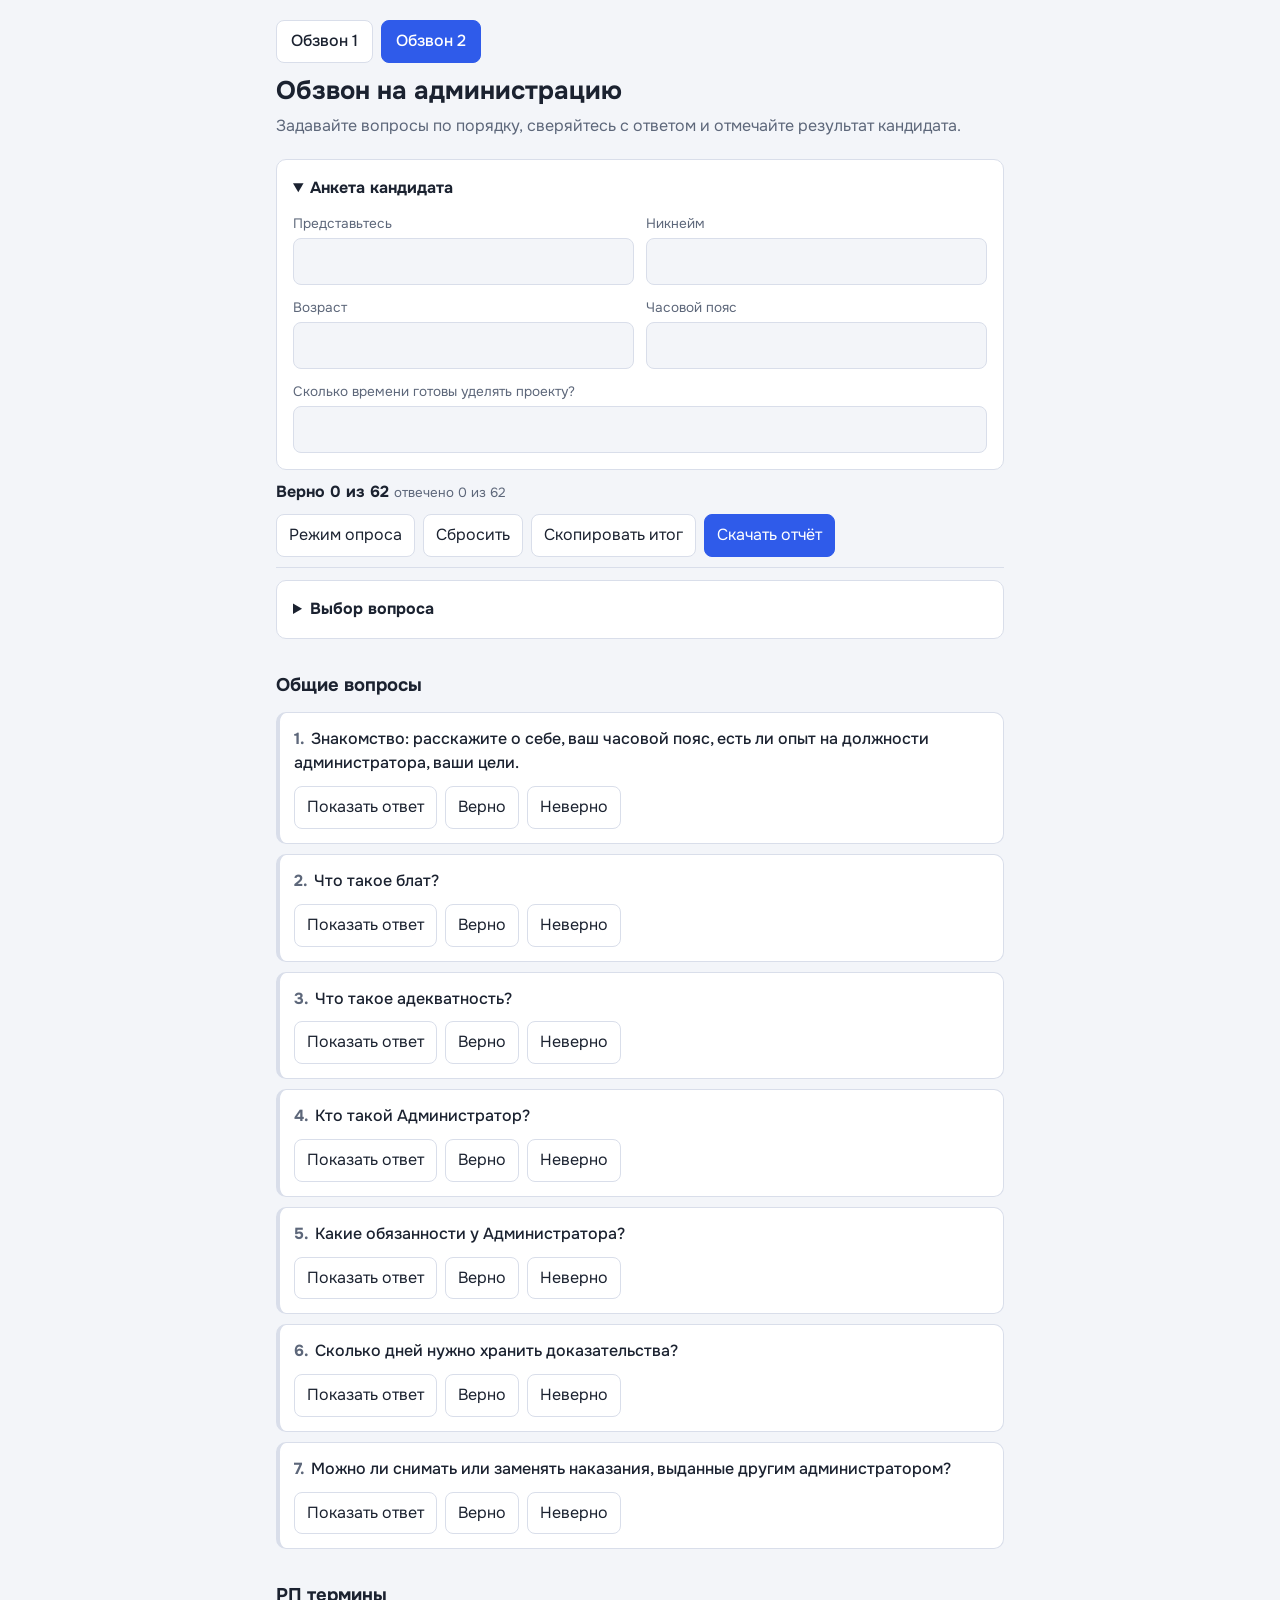
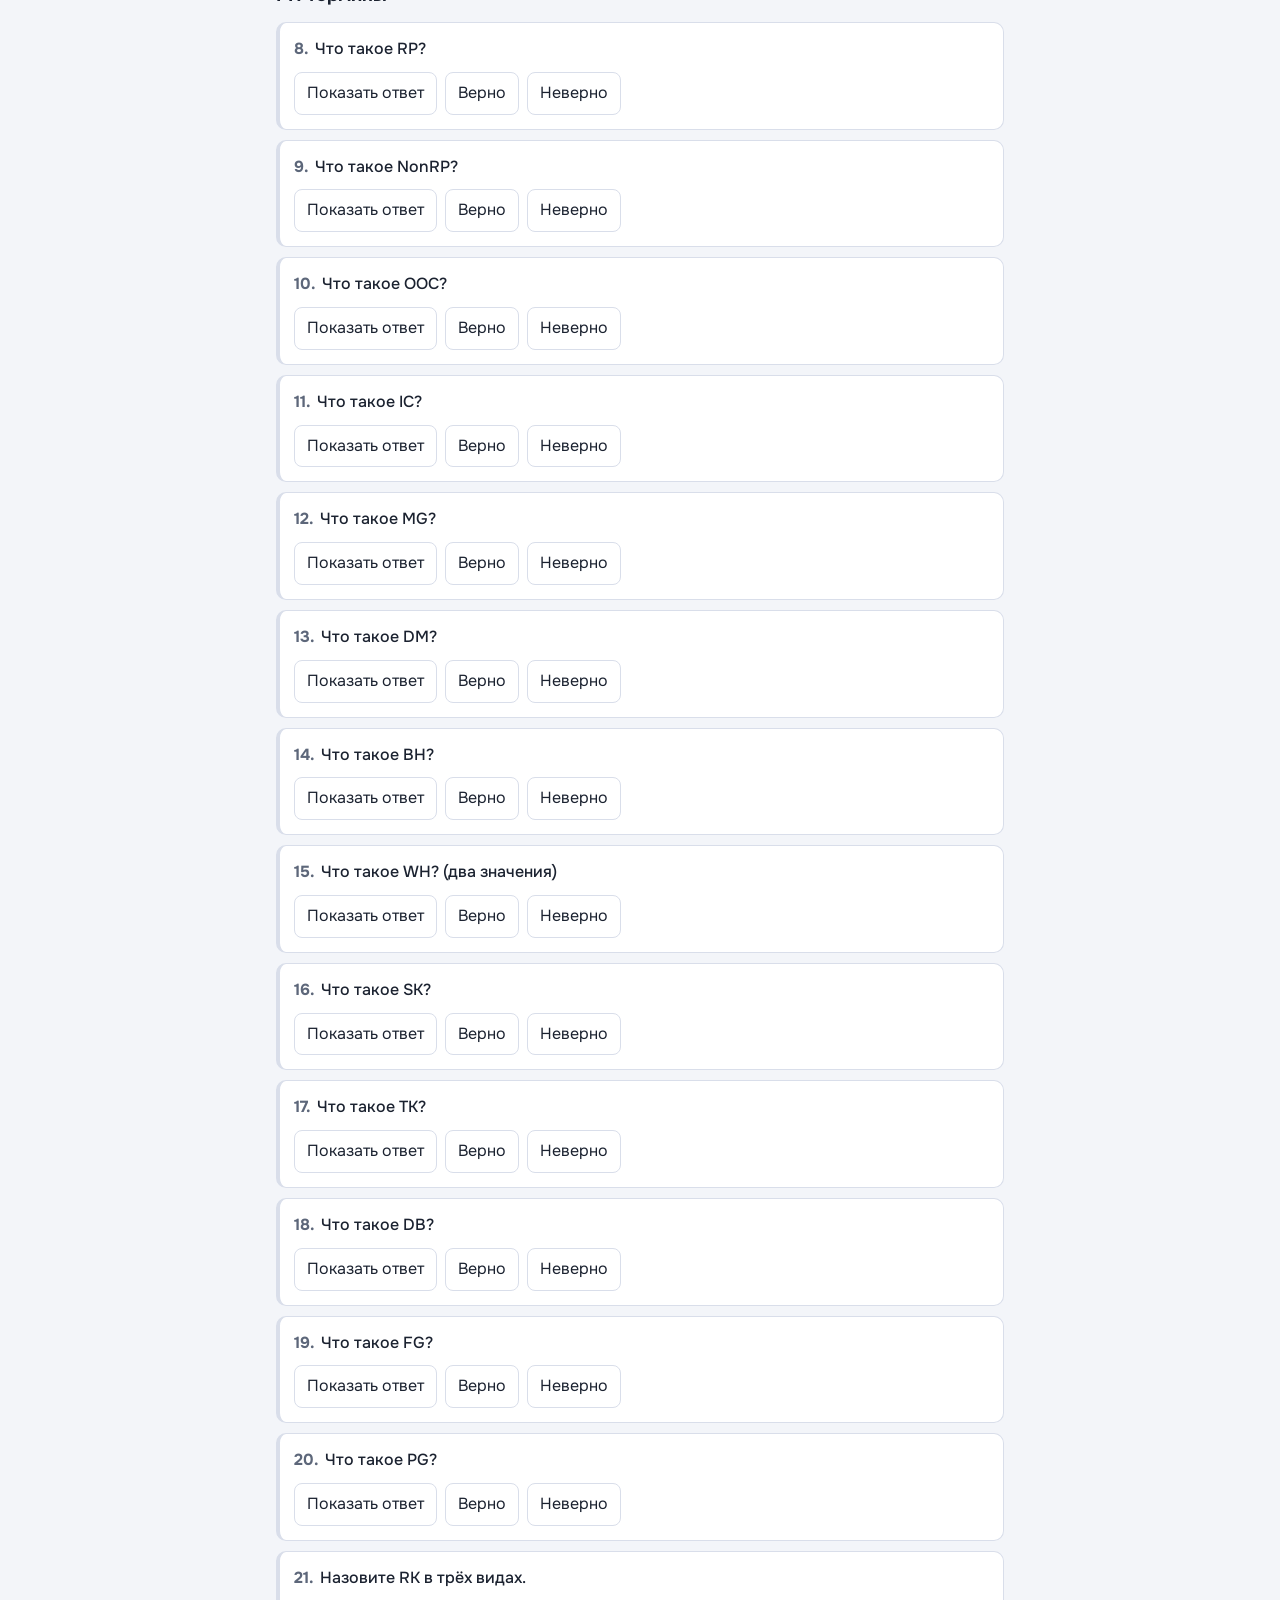
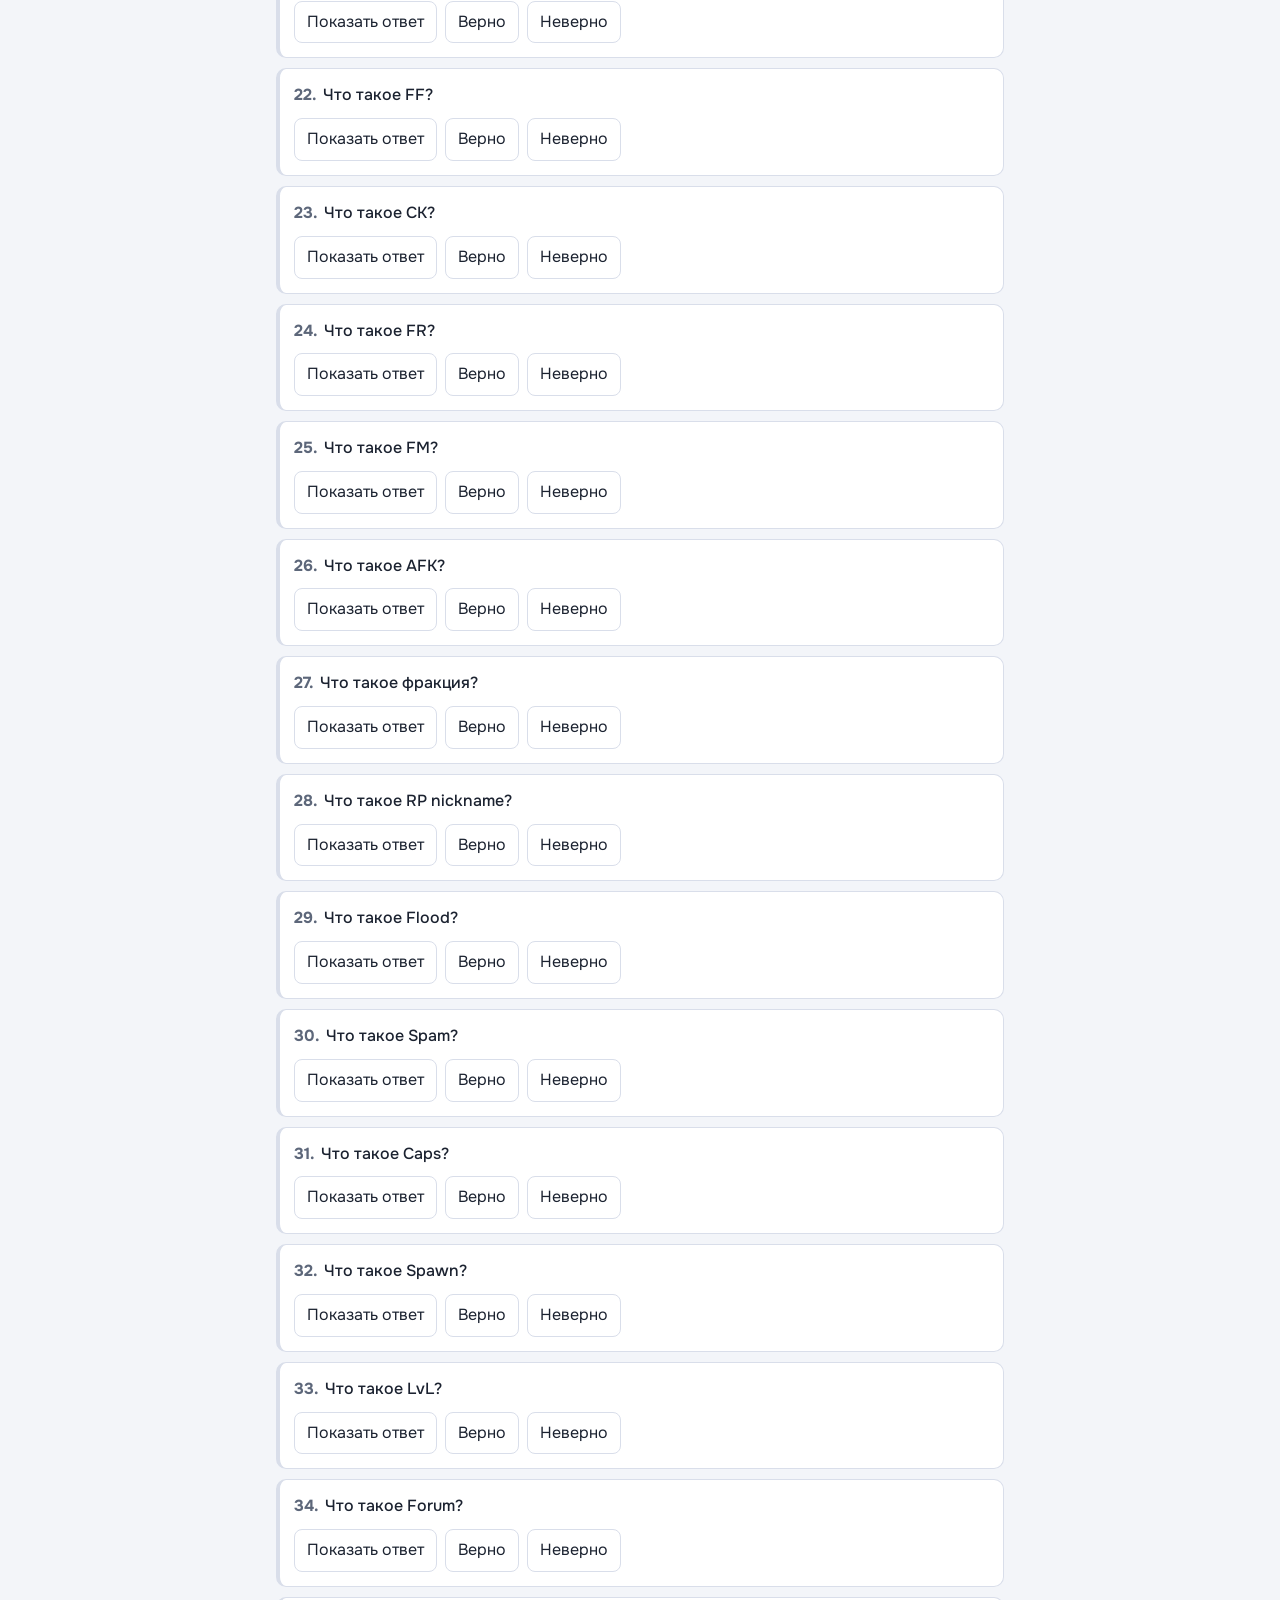
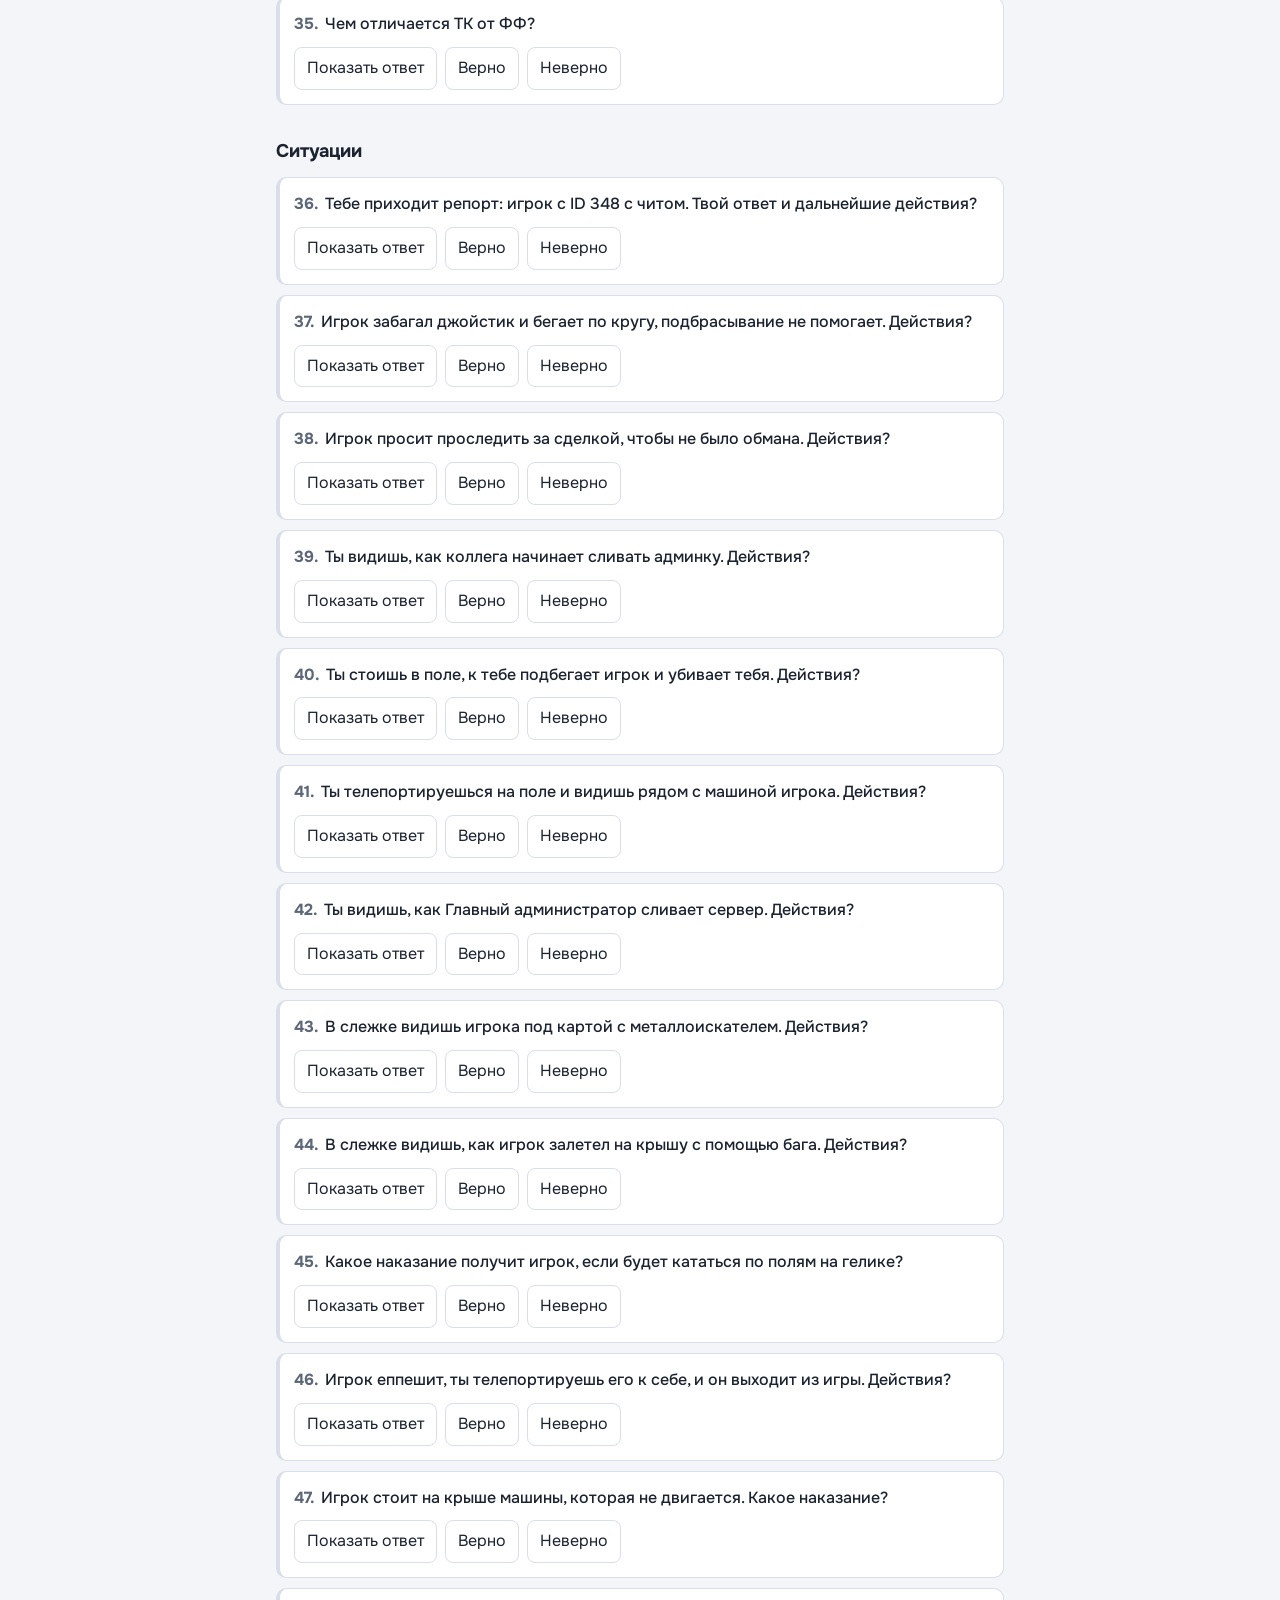
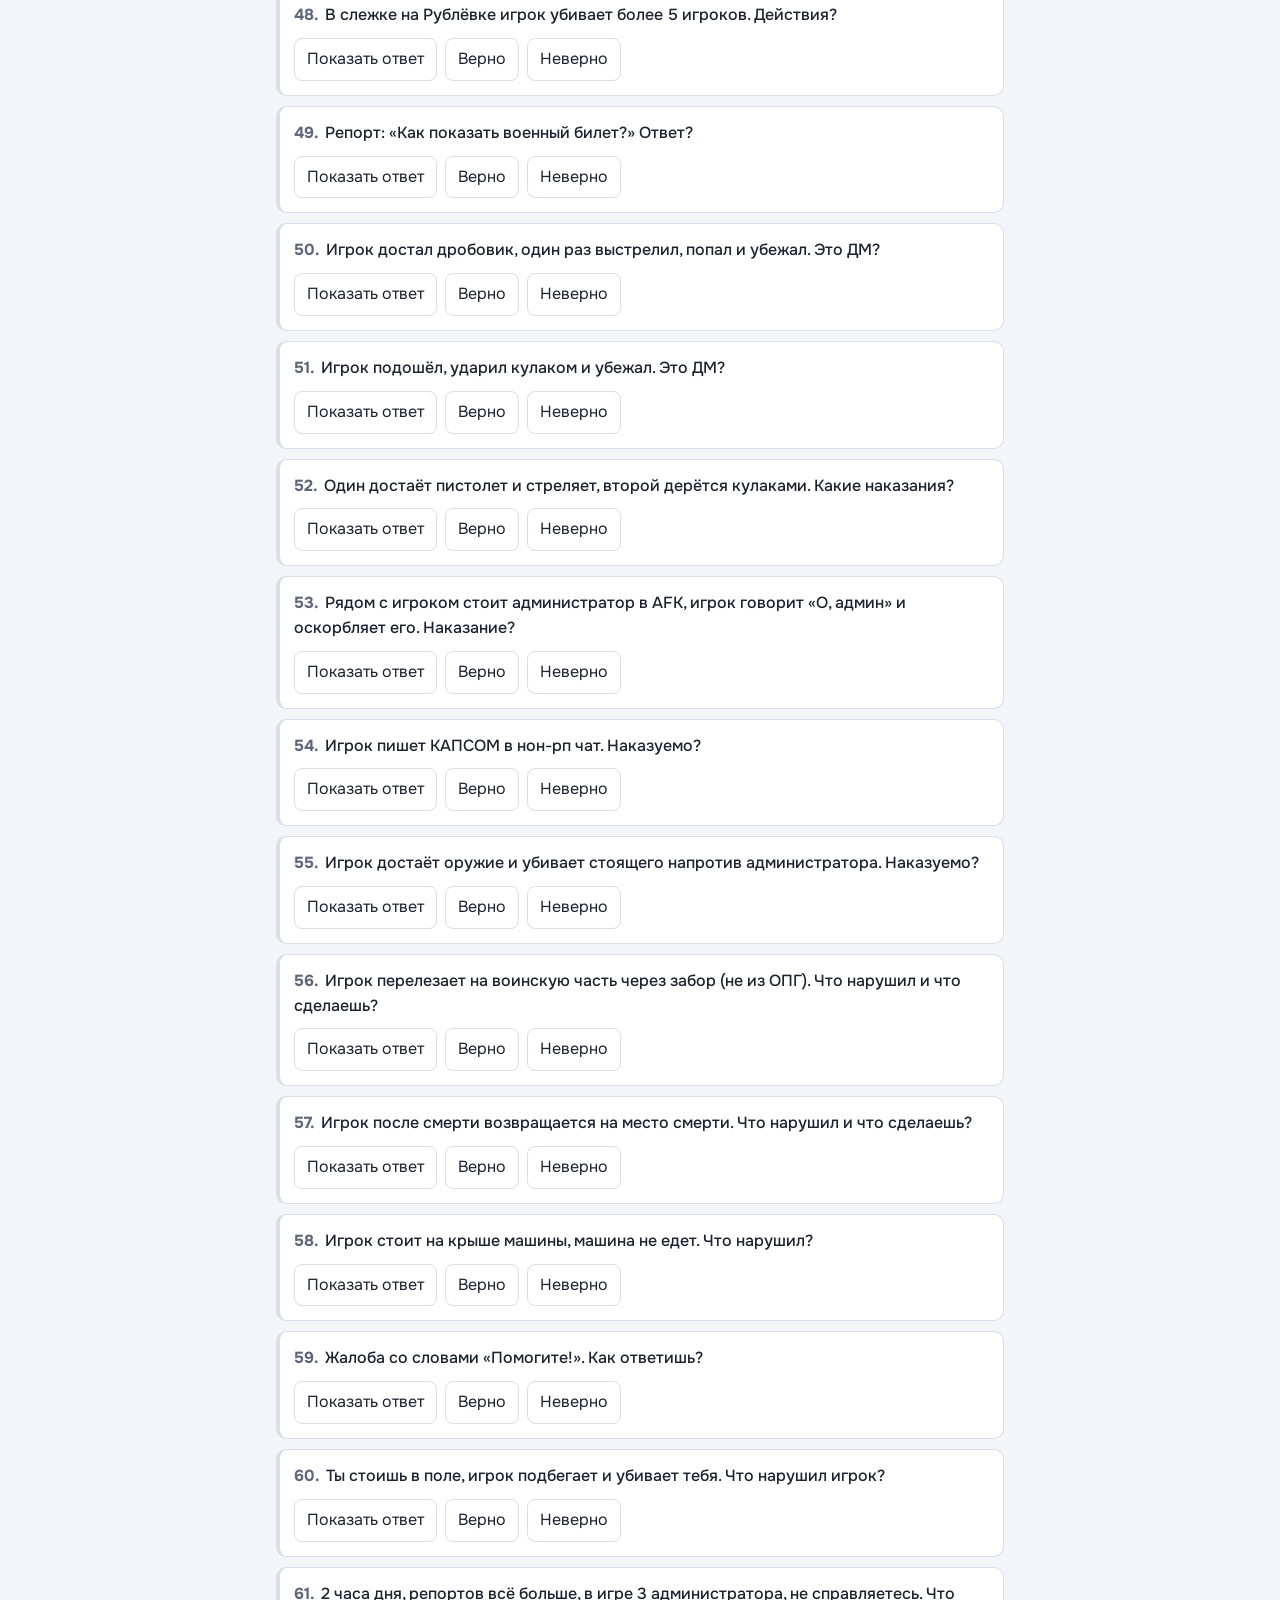
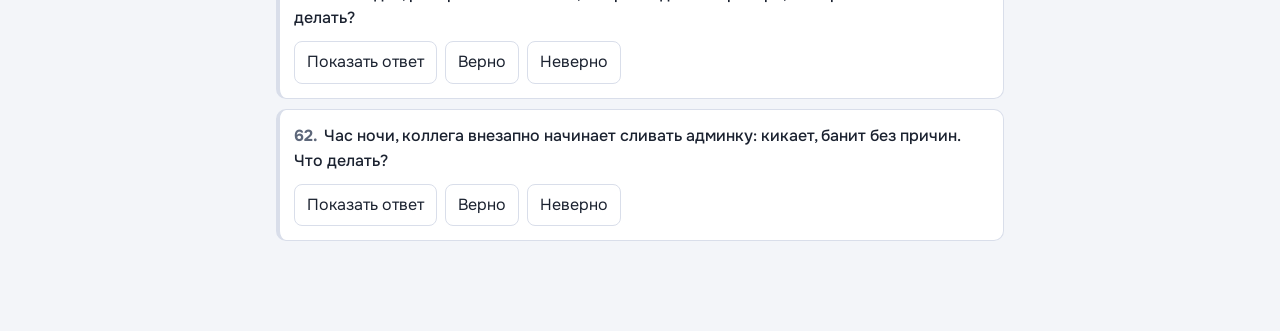
==== obzvon2.html @ e7e2590c "Add files via upload" ====
<!DOCTYPE html>
<html lang="ru">
<head>
<meta charset="utf-8">
<meta name="viewport" content="width=device-width, initial-scale=1, viewport-fit=cover">
<title>Обзвон на администрацию — 2</title>
<link rel="stylesheet" href="https://fonts.googleapis.com/css2?family=Onest:wght@400;500;700&display=swap">
<style>
:root{--bg:#f3f5f9;--surface:#fff;--ink:#1b2230;--muted:#5d677a;--line:#d9deea;--accent:#2f5bea;--ok:#12805c;--bad:#c23a3a;--okbg:#e3f5ee;--badbg:#fbe9e9;
box-sizing:border-box;padding-top:env(safe-area-inset-top,0px);padding-bottom:env(safe-area-inset-bottom,0px)}
@media (prefers-color-scheme:dark){:root:not([data-theme="light"]){--bg:#11151e;--surface:#1a202c;--ink:#e7ebf4;--muted:#9aa5bb;--line:#2b3446;--accent:#7b9bff;--ok:#4cd1a0;--bad:#ff8585;--okbg:#14352b;--badbg:#3b1d1f}}
:root[data-theme="dark"]{--bg:#11151e;--surface:#1a202c;--ink:#e7ebf4;--muted:#9aa5bb;--line:#2b3446;--accent:#7b9bff;--ok:#4cd1a0;--bad:#ff8585;--okbg:#14352b;--badbg:#3b1d1f}
html{scroll-padding-top:calc(env(safe-area-inset-top,0px) + 64px)}
*{box-sizing:border-box}
body{margin:0;background:var(--bg);color:var(--ink);font:16px/1.55 Onest,system-ui,-apple-system,"Segoe UI",Roboto,sans-serif}
main{max-width:760px;margin:0 auto;padding:20px 16px 80px}
h1{font-size:1.6rem;margin:8px 0 4px}
h2{font-size:1.15rem;margin:32px 0 12px}
.lead{color:var(--muted);margin:0 0 20px}
.panel{background:var(--surface);border:1px solid var(--line);border-radius:10px;padding:16px}
.fields{display:grid;grid-template-columns:1fr 1fr;gap:12px}
@media(max-width:520px){.fields{grid-template-columns:1fr}}
label{display:block;font-size:.85rem;color:var(--muted);margin-bottom:4px}
input{width:100%;font:inherit;color:var(--ink);background:var(--bg);border:1px solid var(--line);border-radius:8px;padding:10px}
input:focus-visible,button:focus-visible{outline:2px solid var(--accent);outline-offset:2px}
.bar{flex-wrap:wrap;position:sticky;top:env(safe-area-inset-top,0px);z-index:5;background:var(--bg);padding:10px 0;display:flex;gap:10px;align-items:center;justify-content:space-between;border-bottom:1px solid var(--line)}
.score{font-weight:700}
.score small{font-weight:400;color:var(--muted)}
button{font:inherit;cursor:pointer;border-radius:8px;border:1px solid var(--line);background:var(--surface);color:var(--ink);padding:8px 12px}
button.primary{background:var(--accent);border-color:var(--accent);color:#fff}
.q{background:var(--surface);border:1px solid var(--line);border-left-width:4px;border-radius:10px;padding:14px;margin-bottom:10px}
.q.ok{border-left-color:var(--ok)}.q.bad{border-left-color:var(--bad)}
.q-text{margin:0 0 10px;font-weight:500}
.q-text b{color:var(--muted);margin-right:6px}
.ans{display:none;background:var(--bg);border-radius:8px;padding:10px 12px;margin:0 0 10px;white-space:pre-line}
.q.open .ans{display:block}
.note{font-size:.9rem;color:var(--muted);margin:0 0 10px}
.row{display:flex;gap:8px;flex-wrap:wrap}
.row button.sel-ok{background:var(--okbg);border-color:var(--ok);color:var(--ok)}
.row button.sel-bad{background:var(--badbg);border-color:var(--bad);color:var(--bad)}
.toast{position:fixed;left:50%;bottom:calc(20px + env(safe-area-inset-bottom,0px));transform:translateX(-50%);background:var(--ink);color:var(--bg);padding:10px 16px;border-radius:8px;opacity:0;pointer-events:none;transition:opacity .2s}
.toast.on{opacity:1}
@media(prefers-reduced-motion:reduce){.toast{transition:none}}
.nav{display:none;position:fixed;left:0;right:0;bottom:0;background:var(--surface);border-top:1px solid var(--line);padding:10px 16px calc(10px + env(safe-area-inset-bottom,0px));align-items:center;gap:10px;justify-content:space-between;z-index:6}
body.focus .nav{display:flex}
body.focus .q{display:none}body.focus .q.cur{display:block}body.focus h2{display:none}
body.focus .q-text{font-size:1.4rem;line-height:1.4}
body.focus .ans{font-size:1.15rem}
body.focus .row button{padding:14px 16px;flex:1}
.nav button{padding:12px 18px}
.nav-mid{text-align:center;font-size:.85rem;color:var(--muted);line-height:1.3}
summary{cursor:pointer;font-weight:700}
.tabs{display:flex;gap:8px;margin-bottom:8px}
.tabs a{padding:8px 14px;border:1px solid var(--line);border-radius:8px;color:var(--ink);text-decoration:none;background:var(--surface);font-weight:500}
.tabs a.on{background:var(--accent);border-color:var(--accent);color:#fff}
#picker button{min-width:42px;padding:6px 0;margin:0 4px 4px 0}
#picker .ok{background:var(--okbg);border-color:var(--ok);color:var(--ok)}
#picker .bad{background:var(--badbg);border-color:var(--bad);color:var(--bad)}
#picker .cur{outline:2px solid var(--accent);outline-offset:1px}
.plabel{font-size:.8rem;color:var(--muted);margin:10px 0 4px}
#dl.ready{box-shadow:0 0 0 3px var(--okbg),0 0 0 5px var(--ok)}
</style>
</head>
<body>
<main>
<nav class="tabs"><a href="index.html" class="">Обзвон 1</a><a href="obzvon2.html" class="on">Обзвон 2</a></nav>
<h1>Обзвон на администрацию</h1>
<p class="lead">Задавайте вопросы по порядку, сверяйтесь с ответом и отмечайте результат кандидата.</p>

<details class="panel" open><summary>Анкета кандидата</summary>
<div class="fields" style="margin-top:12px">
<div><label for="f-name">Представьтесь</label><input id="f-name"></div>
<div><label for="f-nick">Никнейм</label><input id="f-nick"></div>
<div><label for="f-age">Возраст</label><input id="f-age" inputmode="numeric"></div>
<div><label for="f-tz">Часовой пояс</label><input id="f-tz"></div>
<div style="grid-column:1/-1"><label for="f-time">Сколько времени готовы уделять проекту?</label><input id="f-time"></div>
</div>
</details>

<div class="bar">
<div class="score" id="score">Верно 0 из 0 <small>отвечено 0 из 0</small></div>
<div class="row"><button id="mode">Режим опроса</button><button id="reset">Сбросить</button><button id="copy">Скопировать итог</button><button class="primary" id="dl">Скачать отчёт</button></div>
</div>

<details class="panel" id="pickd" style="margin:12px 0"><summary>Выбор вопроса</summary><div id="picker"></div></details>
<div id="list"></div>
<div class="nav" id="nav"><button id="prev">Назад</button><div class="nav-mid" id="navmid"></div><button class="primary" id="next">Далее</button></div>
</main>
<div class="toast" id="toast" role="status"></div>

<script>
var SECTIONS=[{t:"Общие вопросы",q:[
["Знакомство: расскажите о себе, ваш часовой пояс, есть ли опыт на должности администратора, ваши цели.", "Свободный ответ кандидата."],
["Что такое блат?", "Полезные связи, знакомства, которые используются в личных интересах."],
["Что такое адекватность?", "Когда человек может сдерживать свои эмоции в любой ситуации и принимать верные решения."],
["Кто такой Администратор?", "Нон-рп персонаж, который помогает игрокам в решении различных вопросов, а также следит за порядком и соблюдением всех установленных правил на игровых серверах проекта."],
["Какие обязанности у Администратора?", "Контроль всего ролевого игрового процесса; модерация жалоб игроков в игре; модерация определённых форумных разделов; курирование и слежка за фракциями; своевременная помощь игрокам сервера; повышение уровня досуга игроков; прочие не менее важные игровые моменты."],
["Сколько дней нужно хранить доказательства?", "3 дня."],
["Можно ли снимать или заменять наказания, выданные другим администратором?", "Нельзя. Снять или заменить наказание можно только по разрешению ГА / ЗГА."]
]},
{t:"РП термины",q:[
["Что такое RP?", "Игра по ролям, реальная игра, реальное поведение (как в жизни)."],
["Что такое NonRP?", "Нереальная игра: действия и поступки, которые персонаж не сделал бы в реальной жизни."],
["Что такое OOC?", "Всё, что касается реального мира (писать строго в /n чат)."],
["Что такое IC?", "Всё, что касается игрового мира (писать в обычный чат)."],
["Что такое MG?", "Использование OOC информации в IC, то есть информации из реального мира в игровом чате."],
["Что такое DM?", "Убийство либо причинение вреда игроку без причины."],
["Что такое BH?", "Бег с постоянными прыжками."],
["Что такое WH? (два значения)", "Willhoping — прыжок с велосипеда, мопеда, мотоцикла; WallHack — запрещённая программа для просмотра через текстуры."],
["Что такое SK?", "Убийство при появлении (на месте появления)."],
["Что такое TK?", "Убийство или нанесение урона союзникам (членам своей команды, фракции)."],
["Что такое DB?", "Убийство или нанесение урона с машины (машиной)."],
["Что такое FG?", "Игра по фану."],
["Что такое PG?", "Воображение из себя героя (противостояние игроку с оружием без оружия, драка 5 на 1)."],
["Назовите RK в трёх видах.", "Respawn Kill — возвращение на место смерти в течение 15 минут или использование информации, полученной при смерти; Revenge Kill — месть, убийство за то, что убили тебя; Repeat Kill — намеренное повторное убийство одного и того же игрока."],
["Что такое FF?", "Огонь по участникам своей фракции, а также нанесение урона кулаками."],
["Что такое CK?", "Убийство с целью полностью ликвидировать персонажа, то есть по RP расстаться с человеком."],
["Что такое FR?", "Сброс анимации после выстрела из оружия — быстрая перезарядка посредством бага."],
["Что такое FM?", "Быстрое передвижение с помощью бага."],
["Что такое AFK?", "Away From Keyboard — отошёл от клавиатуры."],
["Что такое фракция?", "Организация, банда."],
["Что такое RP nickname?", "Имя в игровом формате, например Anatoliy_Pyatak."],
["Что такое Flood?", "Размещение большого количества однородной информации или бесполезных символов в чате."],
["Что такое Spam?", "Рассылка коммерческой и иной рекламы в чате."],
["Что такое Caps?", "Написание сообщений с помощью Caps Lock."],
["Что такое Spawn?", "Место появления персонажей на сервере."],
["Что такое LvL?", "Игровой уровень персонажа."],
["Что такое Forum?", "Официальный портал области."],
["Чем отличается ТК от ФФ?", "В ТК ты полностью убиваешь тимейта, а в ФФ только наносишь частичный урон кулаками, оружием и т.д., не убивая до конца (например, снёс 50% HP)."]
]},
{t:"Ситуации",q:[
["Тебе приходит репорт: игрок с ID 348 с читом. Твой ответ и дальнейшие действия?", "Захожу в спек и включаю фрапс. Если игрок использует читы, кидаю форму старшей администрации, и они банят его по форме."],
["Игрок забагал джойстик и бегает по кругу, подбрасывание не помогает. Действия?", "Пишу /pm три раза «Игрок вы тут?», ответ в /n. Если не отвечает — кик за AFK без ESC."],
["Игрок просит проследить за сделкой, чтобы не было обмана. Действия?", "Пишу, чтобы включил фрапс во время сделки и в случае обмана подал жалобу на форум с этим фрапсом."],
["Ты видишь, как коллега начинает сливать админку. Действия?", "Пишу /apban и сразу сообщаю вышестоящей администрации."],
["Ты стоишь в поле, к тебе подбегает игрок и убивает тебя. Действия?", "Ничего: администратор — нон-рп персонаж, игрок по факту ударил по воздуху."],
["Ты телепортируешься на поле и видишь рядом с машиной игрока. Действия?", "Ничего не выдаю: он не в машине и не нарушает правила."],
["Ты видишь, как Главный администратор сливает сервер. Действия?", "Выдаю ему /apban и незамедлительно выхожу с сервера, передаю информацию ЗГА."],
["В слежке видишь игрока под картой с металлоискателем. Действия?", "Передаю информацию вышестоящей администрации и выдаю бан 30 дней до перевыдачи."],
["В слежке видишь, как игрок залетел на крышу с помощью бага. Действия?", "Джаил за нон-рп поведение на 30 минут."],
["Какое наказание получит игрок, если будет кататься по полям на гелике?", "Не получит: на гелике можно ездить по полям."],
["Игрок еппешит, ты телепортируешь его к себе, и он выходит из игры. Действия?", "Выдаю АФК-джаил на 30 или 60 минут, смотря на чём он еппешил."],
["Игрок стоит на крыше машины, которая не двигается. Какое наказание?", "Никакого: авто не в движении. Если бы двигалось — наказание за нон-рп поведение."],
["В слежке на Рублёвке игрок убивает более 5 игроков. Действия?", "Выдаю наказание за Масс ДМ."],
["Репорт: «Как показать военный билет?» Ответ?", "Пишу команду /showvb и приятной игры."],
["Игрок достал дробовик, один раз выстрелил, попал и убежал. Это ДМ?", "Да, ДМ: он нанёс урон по игроку."],
["Игрок подошёл, ударил кулаком и убежал. Это ДМ?", "Да: нанесение урона без причины — тоже ДМ."],
["Один достаёт пистолет и стреляет, второй дерётся кулаками. Какие наказания?", "Тому, кто дрался кулаками, — PG на 30 минут; стрелявшему — 60 минут джаила за ДМ."],
["Рядом с игроком стоит администратор в AFK, игрок говорит «О, админ» и оскорбляет его. Наказание?", "Да, выдаю мут на 180 минут."],
["Игрок пишет КАПСОМ в нон-рп чат. Наказуемо?", "Да, наказуемо."],
["Игрок достаёт оружие и убивает стоящего напротив администратора. Наказуемо?", "Нет: администратор — нон-рп персонаж, игрок просто стрельнул в воздух."],
["Игрок перелезает на воинскую часть через забор (не из ОПГ). Что нарушил и что сделаешь?", "Нарушил правила нон-рп ВЧ. Джаил на 30 минут, причина: нон-рп ВЧ."],
["Игрок после смерти возвращается на место смерти. Что нарушил и что сделаешь?", "РК — возвращение на место смерти. Джаил на 30 минут, причина: РК."],
["Игрок стоит на крыше машины, машина не едет. Что нарушил?", "Нарушений нет: машина не движется."],
["Жалоба со словами «Помогите!». Как ответишь?", "Отвечаю «Работаю по вашей жалобе», телепортируюсь к нему и смотрю по ситуации. Если перевернулась машина — /flip его ID."],
["Ты стоишь в поле, игрок подбегает и убивает тебя. Что нарушил игрок?", "Ничего: он убил нон-рп персонажа, со стороны RP — просто убил воздух."],
["2 часа дня, репортов всё больше, в игре 3 администратора, не справляетесь. Что делать?", "Пишу в беседу администрации, тегаю всех и прошу зайти в игру из-за нестабильной ситуации на сервере."],
["Час ночи, коллега внезапно начинает сливать админку: кикает, банит без причин. Что делать?", "Использую /apban, чтобы заблокировать ему доступ к командам."]
]}
];
var state={},list=document.getElementById("list"),total=0,n=0;
SECTIONS.forEach(function(s){
  var h=document.createElement("h2");h.textContent=s.t;list.appendChild(h);
  s.q.forEach(function(it){
    var id=++n;total++;
    var d=document.createElement("div");d.className="q";d.id="q"+id;d.dataset.sec=s.t;
    d.innerHTML='<p class="q-text"><b>'+id+'.</b></p><div class="ans"></div><div class="row"><button data-a="show">Показать ответ</button><button data-a="ok">Верно</button><button data-a="bad">Неверно</button></div>';
    d.querySelector(".q-text").appendChild(document.createTextNode(it[0]));
    var a=d.querySelector(".ans");a.textContent=it[1];
    if(it[2]){var p=document.createElement("p");p.className="note";p.style.marginTop="8px";p.style.marginBottom="0";p.textContent=it[2];a.appendChild(p);}
    d.addEventListener("click",function(e){
      var b=e.target.closest("button");if(!b)return;
      var act=b.dataset.a;
      if(act==="show"){d.classList.toggle("open");b.textContent=d.classList.contains("open")?"Скрыть ответ":"Показать ответ";return;}
      state[id]=(state[id]===act)?null:act;render();if(state[id]&&document.body.classList.contains("focus"))setTimeout(function(){go(1)},350);
    });
    list.appendChild(d);
  });
});
function render(){
  var ok=0,bad=0;
  for(var i=1;i<=total;i++){
    var d=document.getElementById("q"+i),v=state[i];
    d.classList.toggle("ok",v==="ok");d.classList.toggle("bad",v==="bad");
    var bs=d.querySelectorAll("button");
    bs[1].className=v==="ok"?"sel-ok":"";bs[2].className=v==="bad"?"sel-bad":"";
    if(v==="ok")ok++;if(v==="bad")bad++;
  }
  document.getElementById("score").innerHTML="Верно "+ok+" из "+total+" <small>отвечено "+(ok+bad)+" из "+total+"</small>";
}
function toast(t){var e=document.getElementById("toast");e.textContent=t;e.classList.add("on");setTimeout(function(){e.classList.remove("on")},1800);}
document.getElementById("reset").onclick=function(){
  state={};
  document.querySelectorAll("input").forEach(function(i){i.value="";});
  document.querySelectorAll(".q").forEach(function(q){q.classList.remove("open");q.querySelector("button").textContent="Показать ответ";});
  render();
};
document.getElementById("copy").onclick=function(){
  var v=function(i){return document.getElementById(i).value||"—";};
  var ok=0,wrong=[];
  for(var i=1;i<=total;i++){if(state[i]==="ok")ok++;else if(state[i]==="bad")wrong.push(i);}
  var t="Обзвон на администрацию\nИмя: "+v("f-name")+"\nНикнейм: "+v("f-nick")+"\nВозраст: "+v("f-age")+"\nЧасовой пояс: "+v("f-tz")+"\nГотов уделять времени: "+v("f-time")+"\nРезультат: "+ok+" из "+total+"\nОшибки в вопросах: "+(wrong.length?wrong.join(", "):"нет");
  function done(){toast("Итог скопирован");}
  try{navigator.clipboard.writeText(t).then(done,function(){fallback(t);});}catch(e){fallback(t);}
};
function fallback(t){var a=document.createElement("textarea");a.value=t;document.body.appendChild(a);a.select();try{document.execCommand("copy");toast("Итог скопирован");}catch(e){toast("Не удалось скопировать");}a.remove();}
var cur=1;
function showCur(){
  for(var i=1;i<=total;i++)document.getElementById("q"+i).classList.toggle("cur",i===cur);
  var q=document.getElementById("q"+cur);
  document.getElementById("navmid").innerHTML="Вопрос "+cur+" из "+total+"<br>"+q.dataset.sec;
  document.getElementById("prev").disabled=cur===1;
  document.getElementById("next").disabled=cur===total;
  window.scrollTo(0,0);
}
function go(d){cur=Math.max(1,Math.min(total,cur+d));showCur();updatePicker();}
document.getElementById("prev").onclick=function(){go(-1);};
document.getElementById("next").onclick=function(){go(1);};
document.getElementById("mode").onclick=function(){
  var on=document.body.classList.toggle("focus");
  this.textContent=on?"Все вопросы":"Режим опроса";
  document.querySelector("details.panel").open=!on;
  if(on)showCur();
};
document.addEventListener("keydown",function(e){
  if(!document.body.classList.contains("focus")||/INPUT|TEXTAREA/.test(e.target.tagName))return;
  var bs=document.getElementById("q"+cur).querySelectorAll("button");
  if(e.key==="ArrowRight")go(1);
  else if(e.key==="ArrowLeft")go(-1);
  else if(e.key===" "){e.preventDefault();bs[0].click();}
  else if(e.key==="1")bs[1].click();
  else if(e.key==="2")bs[2].click();
});
function buildReport(){
  var v=function(i){return document.getElementById(i).value||"—";};
  var now=new Date(),ok=0,bad=0,skip=0,lines=[],id=0;
  SECTIONS.forEach(function(sec){
    lines.push("","== "+sec.t+" ==");
    sec.q.forEach(function(it){
      id++;
      var st=state[id]==="ok"?"ВЕРНО":state[id]==="bad"?"НЕВЕРНО":"НЕ ЗАДАН";
      if(state[id]==="ok")ok++;else if(state[id]==="bad")bad++;else skip++;
      lines.push(id+". "+it[0],"   Эталонный ответ: "+it[1].replace(/\n/g,"; "),"   Результат: "+st);
    });
  });
  var pct=total?Math.round(ok/total*100):0;
  return ["ОТЧЁТ ПО ОБЗВОНУ НА АДМИНИСТРАЦИЮ","Дата: "+now.toLocaleString("ru-RU"),"",
    "Имя: "+v("f-name"),"Никнейм: "+v("f-nick"),"Возраст: "+v("f-age"),"Часовой пояс: "+v("f-tz"),"Готов уделять времени: "+v("f-time"),"",
    "ИТОГ: верно "+ok+" из "+total+" ("+pct+"%), неверно "+bad+", не задано "+skip].concat(lines).join("\r\n");
}
document.getElementById("dl").onclick=function(){
  try{
    var nick=(document.getElementById("f-nick").value||"kandidat").replace(/[^\wА-Яа-яЁё-]+/g,"_");
    var d=new Date(),ds=d.getFullYear()+"-"+("0"+(d.getMonth()+1)).slice(-2)+"-"+("0"+d.getDate()).slice(-2);
    var blob=new Blob(["\ufeff"+buildReport()],{type:"text/plain;charset=utf-8"});
    var a=document.createElement("a");a.href=URL.createObjectURL(blob);a.download="otchet_"+nick+"_"+ds+".txt";
    document.body.appendChild(a);a.click();a.remove();
    setTimeout(function(){URL.revokeObjectURL(a.href);},1000);
    toast("Отчёт скачан");
  }catch(e){toast("Не удалось создать файл");}
};
var pk=document.getElementById("picker"),pbtn=[],pid=0;
SECTIONS.forEach(function(sec){
  var l=document.createElement("div");l.className="plabel";l.textContent=sec.t;pk.appendChild(l);
  sec.q.forEach(function(){
    var i=++pid,b=document.createElement("button");b.textContent=i;
    b.onclick=function(){
      cur=i;
      if(document.body.classList.contains("focus"))showCur();
      else document.getElementById("q"+i).scrollIntoView({behavior:"smooth",block:"center"});
      updatePicker();
    };
    pk.appendChild(b);pbtn[i]=b;
  });
});
function updatePicker(){
  for(var i=1;i<=total;i++){var c=state[i]||"";if(i===cur)c+=" cur";pbtn[i].className=c;}
}
var _render=render,notified=false;
render=function(){
  _render();updatePicker();
  var done=0;for(var i=1;i<=total;i++)if(state[i])done++;
  var btn=document.getElementById("dl");
  btn.classList.toggle("ready",done===total);
  if(done===total&&!notified){notified=true;toast("Все вопросы отвечены — скачайте отчёт");}
  if(done<total)notified=false;
};
render();
</script>
</body>
</html>
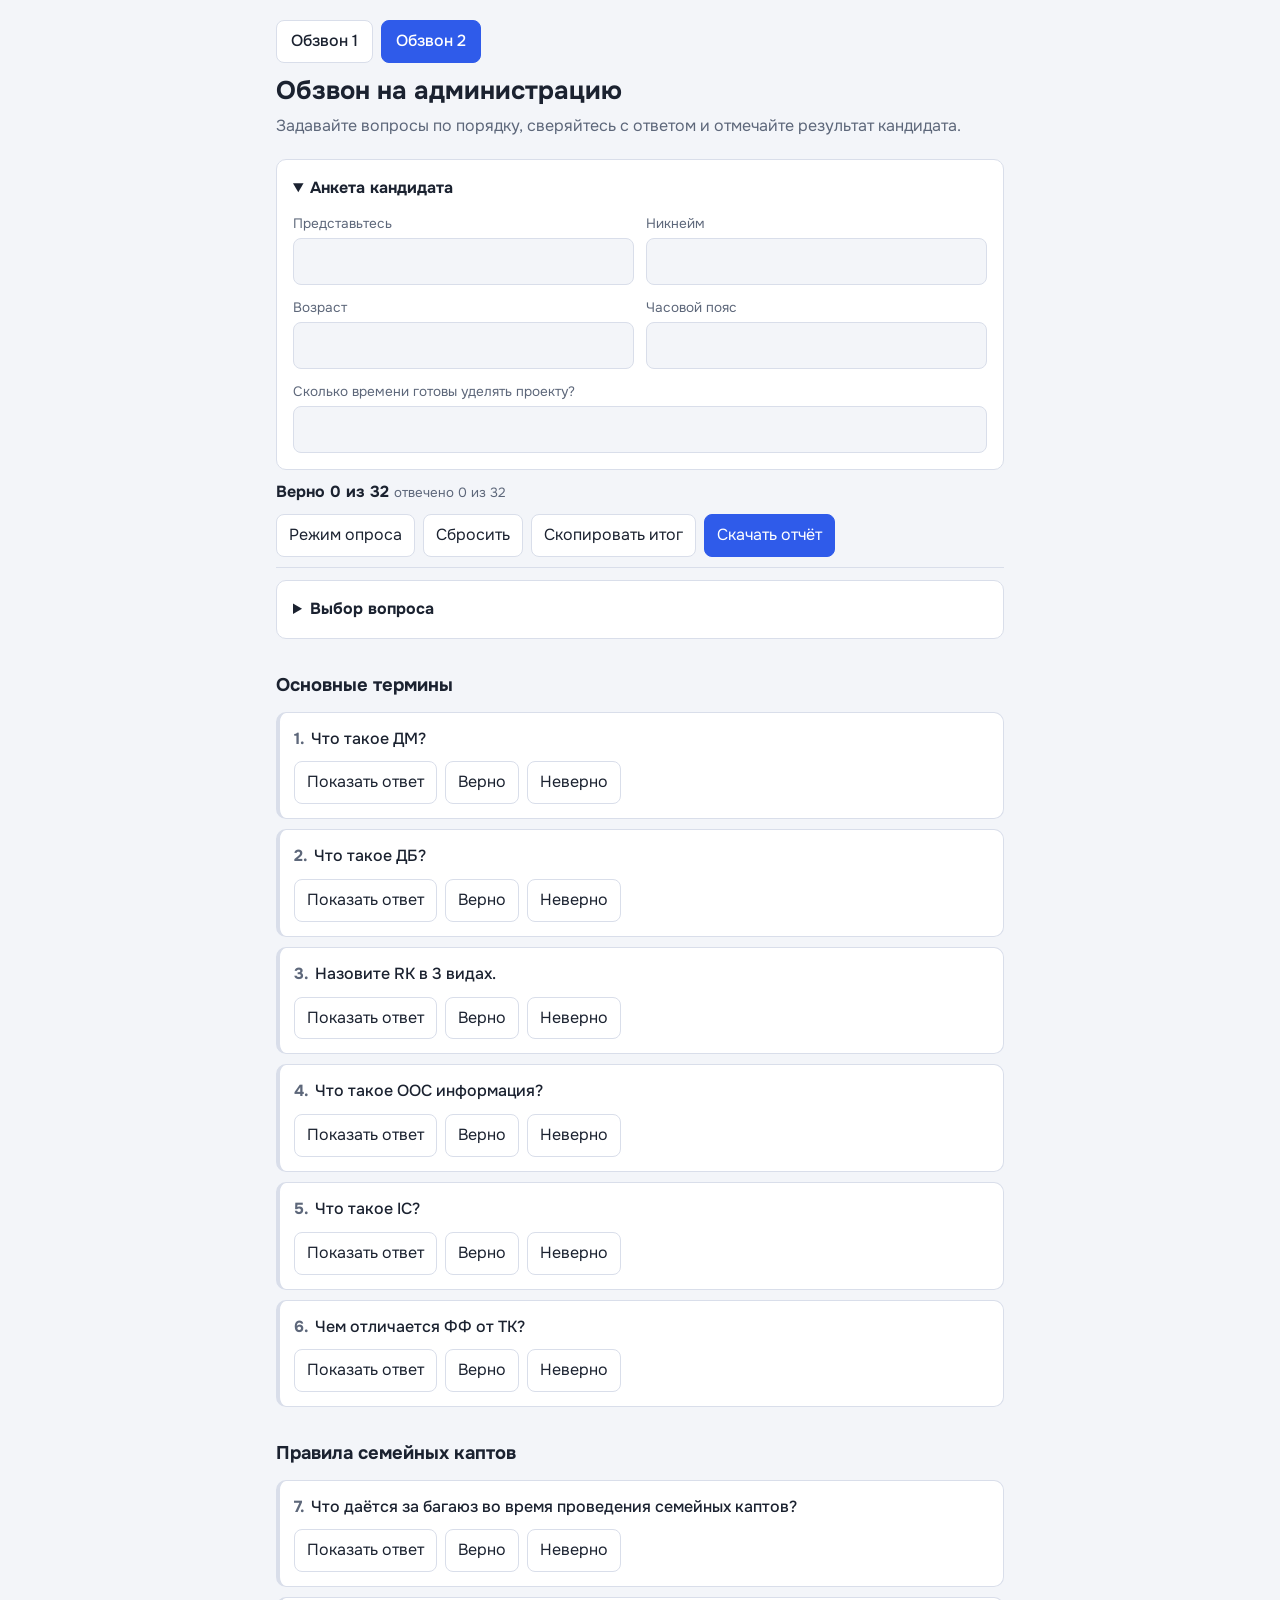
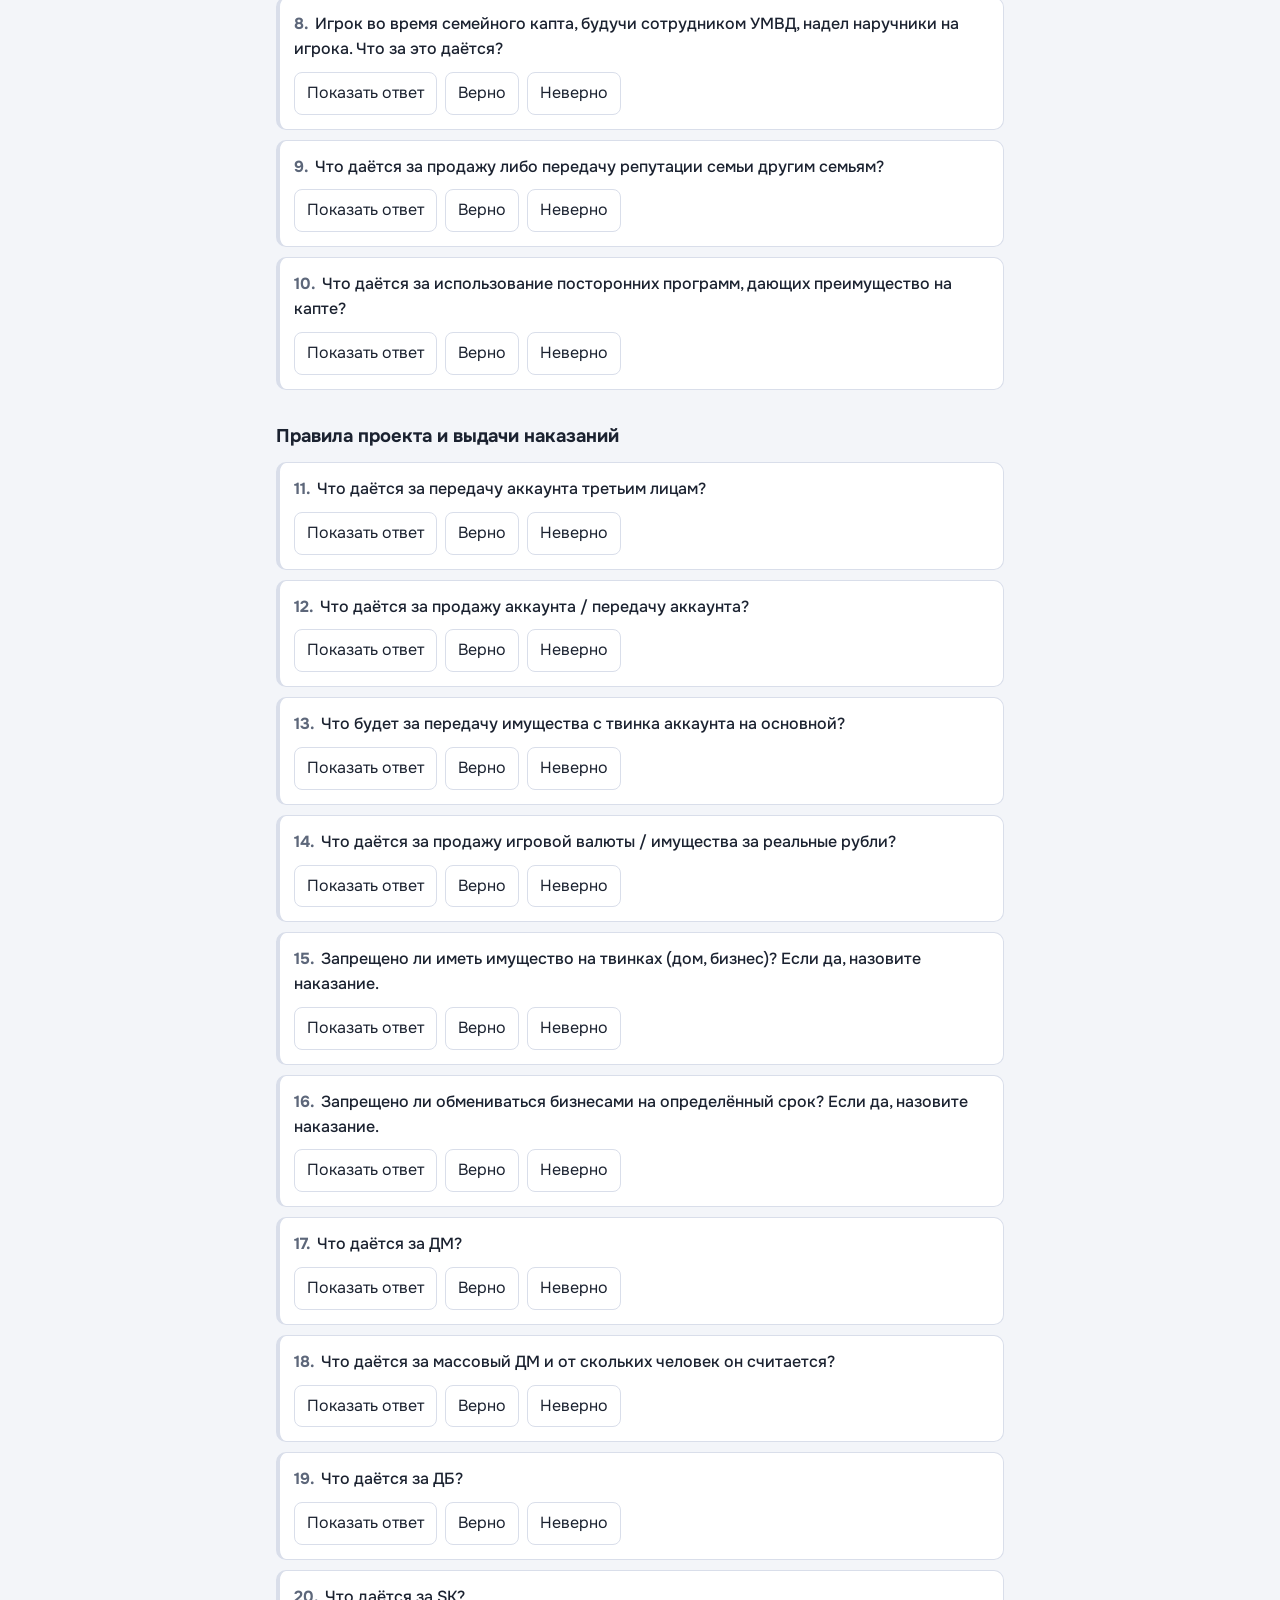
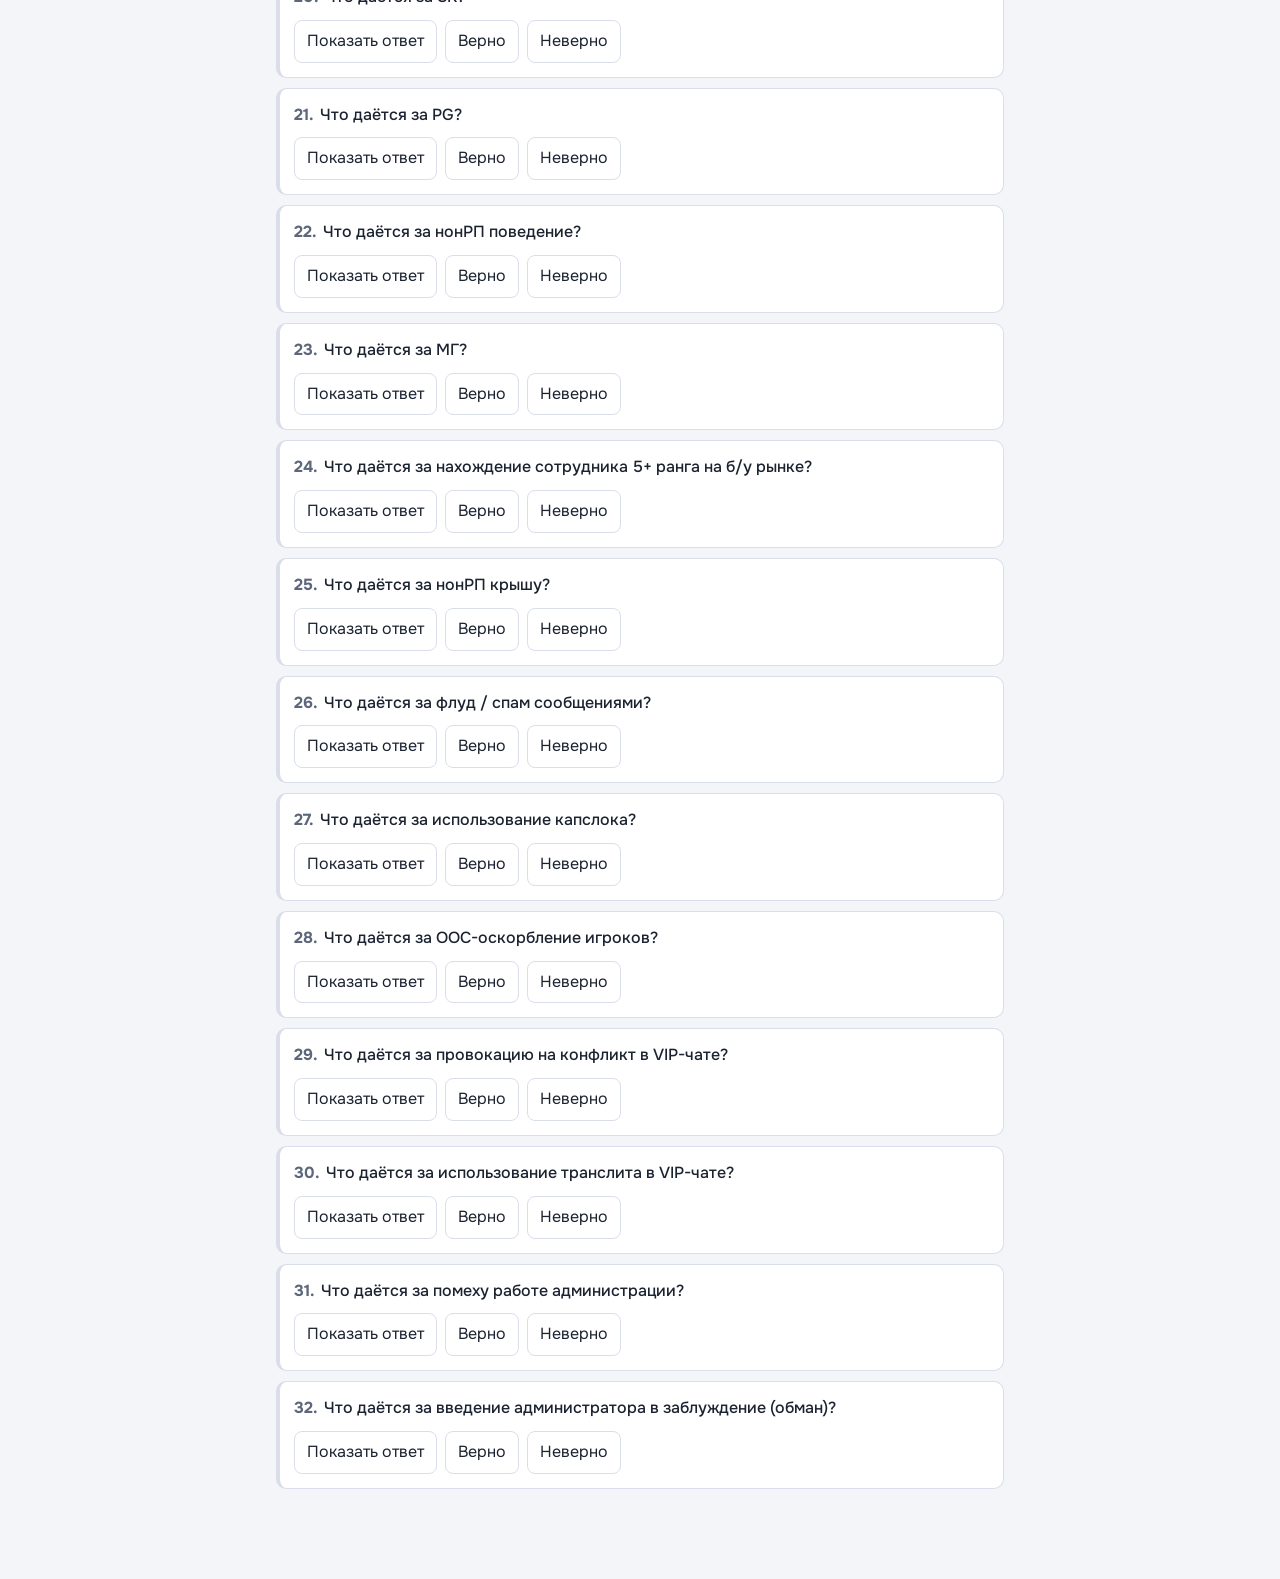
==== commit 9108cfa5: "Add files via upload" ====
--- a/obzvon2.html
+++ b/obzvon2.html
@@ -89,73 +89,43 @@
 <div class="toast" id="toast" role="status"></div>
 
 <script>
-var SECTIONS=[{t:"Общие вопросы",q:[
-["Знакомство: расскажите о себе, ваш часовой пояс, есть ли опыт на должности администратора, ваши цели.", "Свободный ответ кандидата."],
-["Что такое блат?", "Полезные связи, знакомства, которые используются в личных интересах."],
-["Что такое адекватность?", "Когда человек может сдерживать свои эмоции в любой ситуации и принимать верные решения."],
-["Кто такой Администратор?", "Нон-рп персонаж, который помогает игрокам в решении различных вопросов, а также следит за порядком и соблюдением всех установленных правил на игровых серверах проекта."],
-["Какие обязанности у Администратора?", "Контроль всего ролевого игрового процесса; модерация жалоб игроков в игре; модерация определённых форумных разделов; курирование и слежка за фракциями; своевременная помощь игрокам сервера; повышение уровня досуга игроков; прочие не менее важные игровые моменты."],
-["Сколько дней нужно хранить доказательства?", "3 дня."],
-["Можно ли снимать или заменять наказания, выданные другим администратором?", "Нельзя. Снять или заменить наказание можно только по разрешению ГА / ЗГА."]
+var SECTIONS=[{t:"Основные термины",q:[
+["Что такое ДМ?", "Убийство или нанесение урона без причины."],
+["Что такое ДБ?", "Убийство или нанесение урона машиной."],
+["Назовите RK в 3 видах.", "1. Убийство одного и того же игрока 2 или более раза.\n2. Убийство игрока за то, что он убил тебя.\n3. Возвращение на место смерти."],
+["Что такое OOC информация?", "Всё, что касается реального мира: вся информация, поступившая из реального мира."],
+["Что такое IC?", "Чат, который касается игрового процесса, то есть всего, что происходит в игре."],
+["Чем отличается ФФ от ТК?", "ФФ — только нанесение урона своим (не убийство), а ТК — убийство."]
 ]},
-{t:"РП термины",q:[
-["Что такое RP?", "Игра по ролям, реальная игра, реальное поведение (как в жизни)."],
-["Что такое NonRP?", "Нереальная игра: действия и поступки, которые персонаж не сделал бы в реальной жизни."],
-["Что такое OOC?", "Всё, что касается реального мира (писать строго в /n чат)."],
-["Что такое IC?", "Всё, что касается игрового мира (писать в обычный чат)."],
-["Что такое MG?", "Использование OOC информации в IC, то есть информации из реального мира в игровом чате."],
-["Что такое DM?", "Убийство либо причинение вреда игроку без причины."],
-["Что такое BH?", "Бег с постоянными прыжками."],
-["Что такое WH? (два значения)", "Willhoping — прыжок с велосипеда, мопеда, мотоцикла; WallHack — запрещённая программа для просмотра через текстуры."],
-["Что такое SK?", "Убийство при появлении (на месте появления)."],
-["Что такое TK?", "Убийство или нанесение урона союзникам (членам своей команды, фракции)."],
-["Что такое DB?", "Убийство или нанесение урона с машины (машиной)."],
-["Что такое FG?", "Игра по фану."],
-["Что такое PG?", "Воображение из себя героя (противостояние игроку с оружием без оружия, драка 5 на 1)."],
-["Назовите RK в трёх видах.", "Respawn Kill — возвращение на место смерти в течение 15 минут или использование информации, полученной при смерти; Revenge Kill — месть, убийство за то, что убили тебя; Repeat Kill — намеренное повторное убийство одного и того же игрока."],
-["Что такое FF?", "Огонь по участникам своей фракции, а также нанесение урона кулаками."],
-["Что такое CK?", "Убийство с целью полностью ликвидировать персонажа, то есть по RP расстаться с человеком."],
-["Что такое FR?", "Сброс анимации после выстрела из оружия — быстрая перезарядка посредством бага."],
-["Что такое FM?", "Быстрое передвижение с помощью бага."],
-["Что такое AFK?", "Away From Keyboard — отошёл от клавиатуры."],
-["Что такое фракция?", "Организация, банда."],
-["Что такое RP nickname?", "Имя в игровом формате, например Anatoliy_Pyatak."],
-["Что такое Flood?", "Размещение большого количества однородной информации или бесполезных символов в чате."],
-["Что такое Spam?", "Рассылка коммерческой и иной рекламы в чате."],
-["Что такое Caps?", "Написание сообщений с помощью Caps Lock."],
-["Что такое Spawn?", "Место появления персонажей на сервере."],
-["Что такое LvL?", "Игровой уровень персонажа."],
-["Что такое Forum?", "Официальный портал области."],
-["Чем отличается ТК от ФФ?", "В ТК ты полностью убиваешь тимейта, а в ФФ только наносишь частичный урон кулаками, оружием и т.д., не убивая до конца (например, снёс 50% HP)."]
+{t:"Правила семейных каптов",q:[
+["Что даётся за багаюз во время проведения семейных каптов?", "Деморган / блокировка аккаунта и лишение семьи 2.000 репутации."],
+["Игрок во время семейного капта, будучи сотрудником УМВД, надел наручники на игрока. Что за это даётся?", "Деморган 120 минут и увольнение из фракции."],
+["Что даётся за продажу либо передачу репутации семьи другим семьям?", "Перманентная блокировка аккаунта и обнуление всей репутации."],
+["Что даётся за использование посторонних программ, дающих преимущество на капте?", "Перманентная блокировка аккаунта и лишение семьи 3.000 репутации.", "Примечание: за массовые нарушения этого правила семья может лишиться всей заработанной репутации."]
 ]},
-{t:"Ситуации",q:[
-["Тебе приходит репорт: игрок с ID 348 с читом. Твой ответ и дальнейшие действия?", "Захожу в спек и включаю фрапс. Если игрок использует читы, кидаю форму старшей администрации, и они банят его по форме."],
-["Игрок забагал джойстик и бегает по кругу, подбрасывание не помогает. Действия?", "Пишу /pm три раза «Игрок вы тут?», ответ в /n. Если не отвечает — кик за AFK без ESC."],
-["Игрок просит проследить за сделкой, чтобы не было обмана. Действия?", "Пишу, чтобы включил фрапс во время сделки и в случае обмана подал жалобу на форум с этим фрапсом."],
-["Ты видишь, как коллега начинает сливать админку. Действия?", "Пишу /apban и сразу сообщаю вышестоящей администрации."],
-["Ты стоишь в поле, к тебе подбегает игрок и убивает тебя. Действия?", "Ничего: администратор — нон-рп персонаж, игрок по факту ударил по воздуху."],
-["Ты телепортируешься на поле и видишь рядом с машиной игрока. Действия?", "Ничего не выдаю: он не в машине и не нарушает правила."],
-["Ты видишь, как Главный администратор сливает сервер. Действия?", "Выдаю ему /apban и незамедлительно выхожу с сервера, передаю информацию ЗГА."],
-["В слежке видишь игрока под картой с металлоискателем. Действия?", "Передаю информацию вышестоящей администрации и выдаю бан 30 дней до перевыдачи."],
-["В слежке видишь, как игрок залетел на крышу с помощью бага. Действия?", "Джаил за нон-рп поведение на 30 минут."],
-["Какое наказание получит игрок, если будет кататься по полям на гелике?", "Не получит: на гелике можно ездить по полям."],
-["Игрок еппешит, ты телепортируешь его к себе, и он выходит из игры. Действия?", "Выдаю АФК-джаил на 30 или 60 минут, смотря на чём он еппешил."],
-["Игрок стоит на крыше машины, которая не двигается. Какое наказание?", "Никакого: авто не в движении. Если бы двигалось — наказание за нон-рп поведение."],
-["В слежке на Рублёвке игрок убивает более 5 игроков. Действия?", "Выдаю наказание за Масс ДМ."],
-["Репорт: «Как показать военный билет?» Ответ?", "Пишу команду /showvb и приятной игры."],
-["Игрок достал дробовик, один раз выстрелил, попал и убежал. Это ДМ?", "Да, ДМ: он нанёс урон по игроку."],
-["Игрок подошёл, ударил кулаком и убежал. Это ДМ?", "Да: нанесение урона без причины — тоже ДМ."],
-["Один достаёт пистолет и стреляет, второй дерётся кулаками. Какие наказания?", "Тому, кто дрался кулаками, — PG на 30 минут; стрелявшему — 60 минут джаила за ДМ."],
-["Рядом с игроком стоит администратор в AFK, игрок говорит «О, админ» и оскорбляет его. Наказание?", "Да, выдаю мут на 180 минут."],
-["Игрок пишет КАПСОМ в нон-рп чат. Наказуемо?", "Да, наказуемо."],
-["Игрок достаёт оружие и убивает стоящего напротив администратора. Наказуемо?", "Нет: администратор — нон-рп персонаж, игрок просто стрельнул в воздух."],
-["Игрок перелезает на воинскую часть через забор (не из ОПГ). Что нарушил и что сделаешь?", "Нарушил правила нон-рп ВЧ. Джаил на 30 минут, причина: нон-рп ВЧ."],
-["Игрок после смерти возвращается на место смерти. Что нарушил и что сделаешь?", "РК — возвращение на место смерти. Джаил на 30 минут, причина: РК."],
-["Игрок стоит на крыше машины, машина не едет. Что нарушил?", "Нарушений нет: машина не движется."],
-["Жалоба со словами «Помогите!». Как ответишь?", "Отвечаю «Работаю по вашей жалобе», телепортируюсь к нему и смотрю по ситуации. Если перевернулась машина — /flip его ID."],
-["Ты стоишь в поле, игрок подбегает и убивает тебя. Что нарушил игрок?", "Ничего: он убил нон-рп персонажа, со стороны RP — просто убил воздух."],
-["2 часа дня, репортов всё больше, в игре 3 администратора, не справляетесь. Что делать?", "Пишу в беседу администрации, тегаю всех и прошу зайти в игру из-за нестабильной ситуации на сервере."],
-["Час ночи, коллега внезапно начинает сливать админку: кикает, банит без причин. Что делать?", "Использую /apban, чтобы заблокировать ему доступ к командам."]
+{t:"Правила проекта и выдачи наказаний",q:[
+["Что даётся за передачу аккаунта третьим лицам?", "Перманентная блокировка."],
+["Что даётся за продажу аккаунта / передачу аккаунта?", "Перманентная блокировка."],
+["Что будет за передачу имущества с твинка аккаунта на основной?", "Блокировка аккаунта от 30 дней до перманентной.", "Примечание: блокировка выдаётся в зависимости от ценности переданного имущества."],
+["Что даётся за продажу игровой валюты / имущества за реальные рубли?", "Перманентная блокировка."],
+["Запрещено ли иметь имущество на твинках (дом, бизнес)? Если да, назовите наказание.", "Да, запрещено. Блокировка аккаунта от 14 до 30 дней + изъятие имущества."],
+["Запрещено ли обмениваться бизнесами на определённый срок? Если да, назовите наказание.", "Да, запрещено. Изъятие бизнесов / блокировка аккаунта от 30 дней до перманентной."],
+["Что даётся за ДМ?", "Деморган 60 минут."],
+["Что даётся за массовый ДМ и от скольких человек он считается?", "Деморган 120 минут, от 3 человек."],
+["Что даётся за ДБ?", "Деморган 60 минут."],
+["Что даётся за SK?", "Деморган 60 минут."],
+["Что даётся за PG?", "Деморган 60 минут."],
+["Что даётся за нонРП поведение?", "Деморган 50 минут."],
+["Что даётся за МГ?", "Блокировка чата на 30 минут."],
+["Что даётся за нахождение сотрудника 5+ ранга на б/у рынке?", "Деморган 20 минут."],
+["Что даётся за нонРП крышу?", "Деморган 30 минут."],
+["Что даётся за флуд / спам сообщениями?", "Блокировка чата на 30 минут."],
+["Что даётся за использование капслока?", "Сначала предупреждение, при повторном нарушении — блокировка чата на 30 минут."],
+["Что даётся за OOC-оскорбление игроков?", "Блокировка чата на 60 минут."],
+["Что даётся за провокацию на конфликт в VIP-чате?", "Блокировка чата на 30 минут."],
+["Что даётся за использование транслита в VIP-чате?", "Блокировка чата на 30 минут."],
+["Что даётся за помеху работе администрации?", "Деморган 60 минут."],
+["Что даётся за введение администратора в заблуждение (обман)?", "Блокировка чата на 60 минут."]
 ]}
 ];
 var state={},list=document.getElementById("list"),total=0,n=0;
